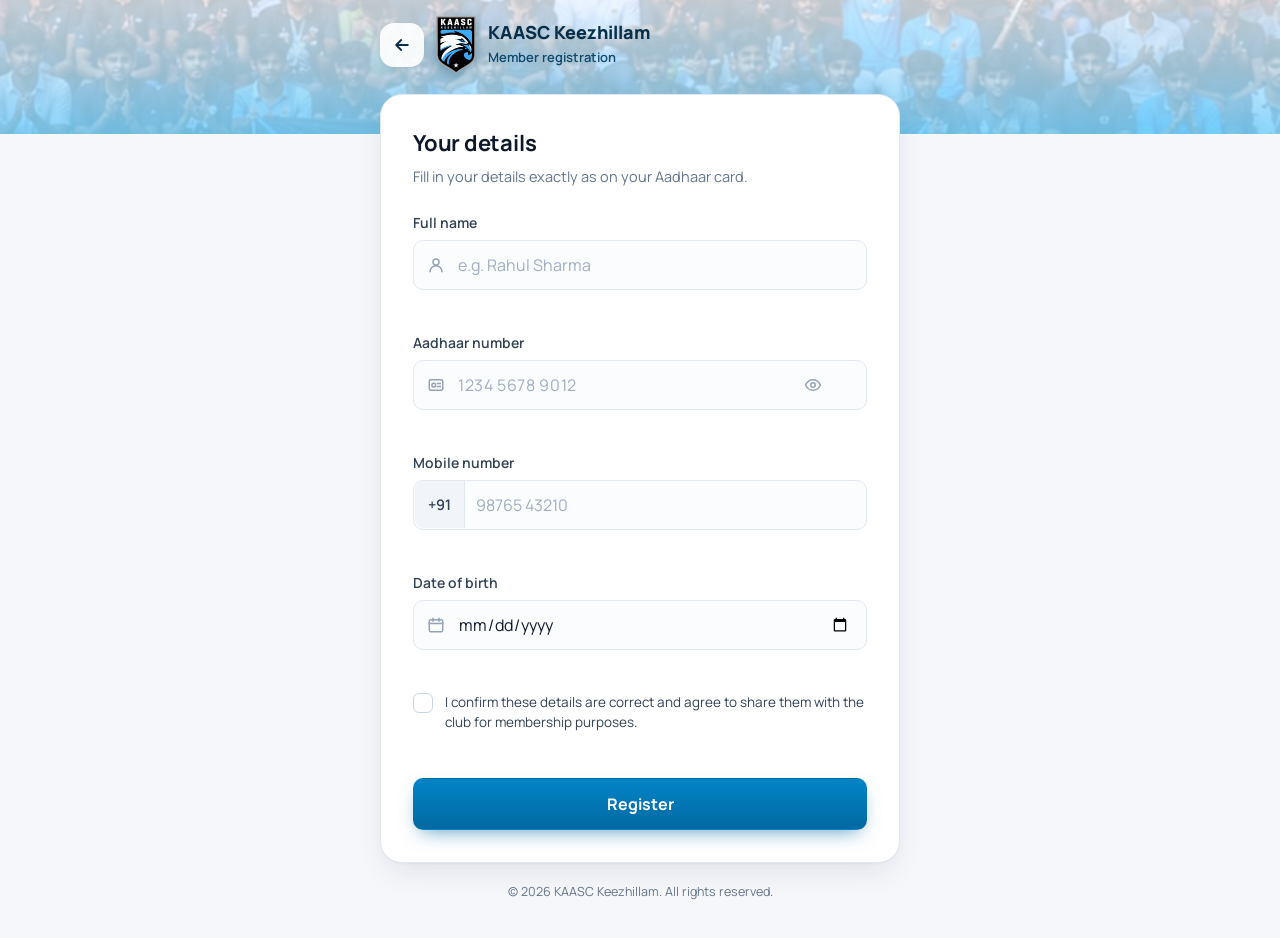
==== register.html @ b759c73a "KAASC Keezhillam member registration site Mobile-first static site: welcome page, member registratio" ====
<!DOCTYPE html>
<html lang="en">
<head>
  <meta charset="UTF-8" />
  <meta name="viewport" content="width=device-width, initial-scale=1.0, viewport-fit=cover" />
  <meta name="theme-color" content="#e0f2fe" />
  <link rel="icon" href="kassclogo-web.png" />
  <title>Member Registration</title>
  <meta name="description" content="Register as a member of the club." />
  <link rel="preconnect" href="https://fonts.googleapis.com" />
  <link rel="preconnect" href="https://fonts.gstatic.com" crossorigin />
  <link href="https://fonts.googleapis.com/css2?family=Manrope:wght@400;500;600;700;800&display=swap" rel="stylesheet" />
  <link rel="stylesheet" href="style.css" />
</head>
<body class="page-register">
  <div class="demo-banner" hidden>
    Demo mode: data is saved only on this device.
  </div>

  <header class="page-hero photo-bg">
    <div class="hero-bar">
      <a href="index.html" class="back-btn" aria-label="Back to home">
        <svg viewBox="0 0 24 24" aria-hidden="true"><path d="M19 12H5M11 6l-6 6 6 6"/></svg>
      </a>
      <img class="hero-logo" src="kassclogo-web.png" alt="Club logo" width="40" height="58" />
      <div class="hero-title">
        <strong data-club-name>KAASC Keezhillam</strong>
        <small>Member registration</small>
      </div>
    </div>
  </header>

  <main class="register-main">
    <section class="form-panel">
      <div class="form-card" id="formCard">
        <header class="form-header">
          <h2>Your details</h2>
          <p>Fill in your details exactly as on your Aadhaar card.</p>
        </header>

        <form id="registerForm" novalidate autocomplete="on">
          <!-- Honeypot: hidden from people, catches spam bots -->
          <input type="text" name="website" id="website" class="hp" tabindex="-1" autocomplete="off" aria-hidden="true" />

          <div class="field" data-field="name">
            <label for="name">Full name</label>
            <div class="input-wrap">
              <svg class="input-icon" viewBox="0 0 24 24" aria-hidden="true"><circle cx="12" cy="8" r="4"/><path d="M4 21a8 8 0 0 1 16 0"/></svg>
              <input id="name" name="name" type="text" placeholder="e.g. Rahul Sharma" autocomplete="name" maxlength="80" required aria-describedby="name-msg" />
              <span class="status-icon" aria-hidden="true"></span>
            </div>
            <p class="msg" id="name-msg"></p>
          </div>

          <div class="field" data-field="aadhaar">
            <label for="aadhaar">Aadhaar number</label>
            <div class="input-wrap">
              <svg class="input-icon" viewBox="0 0 24 24" aria-hidden="true"><rect x="3" y="5" width="18" height="14" rx="2"/><circle cx="9" cy="12" r="2.5"/><path d="M14 10h4M14 14h4"/></svg>
              <input id="aadhaar" name="aadhaar" type="text" inputmode="numeric" placeholder="1234 5678 9012" maxlength="14" required aria-describedby="aadhaar-msg" />
              <button type="button" class="eye-btn" id="toggleAadhaar" aria-label="Hide Aadhaar number" title="Hide / show">
                <svg viewBox="0 0 24 24" aria-hidden="true"><path d="M2 12s3.5-7 10-7 10 7 10 7-3.5 7-10 7S2 12 2 12Z"/><circle cx="12" cy="12" r="3"/></svg>
              </button>
              <span class="status-icon" aria-hidden="true"></span>
            </div>
            <p class="msg" id="aadhaar-msg"></p>
          </div>

          <div class="field" data-field="phone">
            <label for="phone">Mobile number</label>
            <div class="input-wrap has-prefix">
              <span class="prefix">+91</span>
              <input id="phone" name="phone" type="tel" inputmode="numeric" placeholder="98765 43210" autocomplete="tel-national" maxlength="11" required aria-describedby="phone-msg" />
              <span class="status-icon" aria-hidden="true"></span>
            </div>
            <p class="msg" id="phone-msg"></p>
          </div>

          <div class="field" data-field="dob">
            <label for="dob">Date of birth</label>
            <div class="input-wrap">
              <svg class="input-icon" viewBox="0 0 24 24" aria-hidden="true"><rect x="3" y="5" width="18" height="16" rx="2"/><path d="M3 10h18M8 3v4M16 3v4"/></svg>
              <input id="dob" name="dob" type="date" autocomplete="bday" required aria-describedby="dob-msg" />
              <span class="status-icon" aria-hidden="true"></span>
            </div>
            <p class="msg" id="dob-msg"></p>
          </div>

          <label class="consent">
            <input type="checkbox" id="consent" required />
            <span class="checkmark" aria-hidden="true"></span>
            <span>I confirm these details are correct and agree to share them with the club for membership purposes.</span>
          </label>
          <p class="msg consent-msg" id="consent-msg"></p>

          <button type="submit" class="btn btn-primary btn-block" id="submitBtn">
            <span class="btn-label">Register</span>
            <span class="spinner" aria-hidden="true"></span>
          </button>
        </form>
      </div>

      <!-- Success state -->
      <div class="form-card success-card" id="successCard" hidden>
        <div class="success-icon">
          <svg viewBox="0 0 52 52" aria-hidden="true"><circle cx="26" cy="26" r="24"/><path d="M15 27l7 7 15-16"/></svg>
        </div>
        <h2>Welcome aboard, <span id="successName"></span>!</h2>
        <p>Your registration was successful. Please save your member ID.</p>
        <div class="member-id">
          <span class="member-id-label">Member ID</span>
          <strong id="memberId">—</strong>
          <button type="button" class="copy-btn" id="copyId">Copy</button>
        </div>
        <button type="button" class="btn btn-ghost btn-block" id="registerAnother">Register another member</button>
        <a href="index.html" class="text-link">Back to home</a>
      </div>

      <p class="footer-note">© <span id="year"></span> <span data-club-name>KAASC Keezhillam</span>. All rights reserved.</p>
    </section>
  </main>

  <script src="config.js"></script>
  <script src="common.js"></script>
  <script src="register.js"></script>
</body>
</html>
---- style.css ----
/* ============================================================
   Design tokens
   ============================================================ */
:root {
  /* Colours taken from the club crest: sky blue + black */
  --brand: #0284c7;
  --brand-600: #0369a1;
  --brand-50: #f0f9ff;
  --brand-100: #bae6fd;
  --navy: #082f49;
  --navy-2: #0c4a6e;
  --ink: #0f172a;
  --ink-2: #334155;
  --muted: #64748b;
  --line: #e2e8f0;
  --bg: #f6f7fb;
  --surface: #ffffff;
  --success: #059669;
  --success-50: #ecfdf5;
  --danger: #dc2626;
  --danger-50: #fef2f2;
  --warn-bg: #fffbeb;
  --warn-ink: #92400e;
  --radius: 14px;
  --radius-sm: 10px;
  --shadow: 0 1px 2px rgba(15, 23, 42, .04), 0 12px 32px -8px rgba(15, 23, 42, .12);
  --font: "Manrope", system-ui, -apple-system, "Segoe UI", Roboto, sans-serif;
}

* { box-sizing: border-box; }
html, body { margin: 0; }
body {
  font-family: var(--font);
  color: var(--ink);
  background: var(--bg);
  line-height: 1.5;
  -webkit-font-smoothing: antialiased;
}
button, input, select { font: inherit; color: inherit; }
[hidden] { display: none !important; }
code { background: rgba(0,0,0,.06); padding: 1px 6px; border-radius: 4px; font-size: .9em; }

.demo-banner {
  background: var(--warn-bg);
  color: var(--warn-ink);
  border-bottom: 1px solid #fde68a;
  text-align: center;
  font-size: 13.5px;
  padding: 8px 16px;
}

/* ============================================================
   Photo background with light-blue overlay (welcome, headers, admin login)
   ============================================================ */
.photo-bg {
  background:
    linear-gradient(180deg, rgba(240, 249, 255, .80) 0%, rgba(186, 230, 253, .82) 55%, rgba(125, 211, 252, .88) 100%),
    url("bg.jpeg") center 25% / cover no-repeat #bae6fd;
}

/* kassclogo-web.png: the crest cropped to the shield, transparent background, 320px wide */
.club-logo, .hero-logo {
  display: block;
  height: auto;
  aspect-ratio: 320 / 462;
}
.club-logo {
  width: 150px;
  filter: drop-shadow(0 14px 22px rgba(2, 62, 99, .45)) drop-shadow(0 0 1px rgba(255, 255, 255, .9));
}
.club-logo-sm { width: 82px; }

/* ============================================================
   Welcome page (mobile-first: content centred, buttons in thumb reach)
   ============================================================ */
.welcome {
  min-height: 100vh;
  min-height: 100dvh;
  display: flex; flex-direction: column; align-items: center;
  padding: max(32px, env(safe-area-inset-top)) 20px max(20px, env(safe-area-inset-bottom));
  text-align: center;
}
.welcome-hero {
  flex: 1;
  width: 100%; max-width: 420px;
  display: flex; flex-direction: column; align-items: center; justify-content: center;
}
/* Heading block: a soft light glow behind it keeps text readable over the photo */
.welcome-text {
  position: relative; isolation: isolate;
  display: flex; flex-direction: column; align-items: center;
  margin-top: 26px; padding: 0 8px;
}
.welcome-text::before {
  content: ""; position: absolute; inset: -36px -40px -28px; z-index: -1;
  background: radial-gradient(closest-side, rgba(240, 249, 255, .92), rgba(240, 249, 255, .6) 60%, rgba(240, 249, 255, 0));
  pointer-events: none;
}

.club-title { margin: 0; display: flex; flex-direction: column; align-items: center; line-height: 1; }
.title-pre {
  color: var(--navy-2);
  font-size: 17px; font-weight: 600; letter-spacing: .01em;
  margin-bottom: 6px;
}
.title-main {
  font-size: clamp(52px, 16vw, 68px); font-weight: 800; letter-spacing: .03em;
  background: linear-gradient(180deg, #0b3a5c 20%, var(--brand-600) 100%);
  -webkit-background-clip: text; background-clip: text;
  color: transparent;
  filter: drop-shadow(0 2px 10px rgba(240, 249, 255, .9));
  padding: 0 .03em; /* balances the trailing letter-spacing */
}
.title-sub {
  display: flex; align-items: center; gap: 12px;
  margin-top: 8px;
  color: var(--brand-600);
  font-size: 14px; font-weight: 800; text-transform: uppercase; letter-spacing: .42em;
}
.title-sub > span { margin-right: -.42em; } /* keep spaced text optically centred */
.title-sub::before, .title-sub::after {
  content: ""; width: 26px; height: 2px; border-radius: 2px;
  background: linear-gradient(90deg, transparent, var(--brand));
}
.title-sub::after { transform: scaleX(-1); }

.welcome-sub {
  margin: 16px 0 0; max-width: 300px;
  color: var(--navy-2); font-size: 15.5px; font-weight: 600;
}

.welcome-actions { width: 100%; max-width: 420px; display: grid; gap: 12px; margin-top: 32px; }
.btn.btn-xl {
  height: 62px; padding: 0 16px 0 12px; gap: 14px;
  justify-content: flex-start;
  border-radius: 18px; font-size: 16.5px;
}
.btn-xl .btn-icon {
  width: 40px; height: 40px; border-radius: 12px; flex: none;
  display: grid; place-items: center;
  background: rgba(255, 255, 255, .2);
}
.btn-xl .btn-icon svg { width: 20px; height: 20px; }
.btn-xl .arrow { margin-left: auto; transition: transform .2s; }
.btn-xl:hover .arrow { transform: translateX(3px); }
.btn.btn-light {
  background: rgba(255, 255, 255, .94); color: var(--navy);
  border-color: #fff;
  box-shadow: 0 8px 20px -10px rgba(2, 62, 99, .45);
}
.btn-light:hover { background: #fff; }
.btn-light .btn-icon { background: var(--brand-50); color: var(--brand-600); }
.welcome-foot { margin: 22px 0 0; font-size: 12.5px; color: var(--navy-2); }

/* Staggered entrance */
.welcome-hero > *, .welcome-actions > * { animation: rise .5s ease both; }
.welcome-hero > :nth-child(2) { animation-delay: .1s; }
.welcome-actions > :nth-child(1) { animation-delay: .28s; }
.welcome-actions > :nth-child(2) { animation-delay: .34s; }

/* ============================================================
   Registration page
   ============================================================ */
.page-hero { padding: max(16px, env(safe-area-inset-top)) 16px 60px; }
.hero-bar { max-width: 520px; margin: 0 auto; display: flex; align-items: center; gap: 12px; }
.back-btn {
  width: 44px; height: 44px; flex: none;
  display: grid; place-items: center;
  border-radius: 14px; background: rgba(255, 255, 255, .9); color: var(--navy);
  box-shadow: 0 4px 12px -6px rgba(2, 62, 99, .4);
  text-decoration: none;
}
.back-btn:hover { background: #fff; }
.back-btn:focus-visible { outline: none; box-shadow: 0 0 0 4px var(--brand-100); }
.back-btn svg { width: 20px; height: 20px; fill: none; stroke: currentColor; stroke-width: 2.2; stroke-linecap: round; stroke-linejoin: round; }
.hero-logo {
  width: 40px; flex: none;
  filter: drop-shadow(0 3px 6px rgba(2, 62, 99, .35));
}
.hero-title strong { display: block; color: var(--navy); font-size: 18px; font-weight: 800; line-height: 1.2; }
.hero-title small { color: var(--navy-2); font-size: 13px; font-weight: 600; }

.register-main { margin-top: -40px; padding: 0 16px max(24px, env(safe-area-inset-bottom)); }
.form-panel { display: flex; flex-direction: column; align-items: center; }
.form-card {
  width: 100%; max-width: 520px;
  background: var(--surface);
  border: 1px solid var(--line);
  border-radius: 22px;
  box-shadow: var(--shadow);
  padding: 32px;
  animation: rise .45s ease both;
}
@keyframes rise { from { opacity: 0; transform: translateY(12px); } to { opacity: 1; transform: none; } }

.form-header h2 { margin: 0 0 6px; font-size: 22px; letter-spacing: -.01em; }
.form-header p { margin: 0 0 24px; color: var(--muted); font-size: 14.5px; }

.text-link { display: inline-block; margin-top: 14px; color: var(--brand-600); font-weight: 700; font-size: 14.5px; text-decoration: none; padding: 6px; }
.text-link:hover { text-decoration: underline; }

.footer-note { color: var(--muted); font-size: 12.5px; margin-top: 20px; text-align: center; }

/* ============================================================
   Form fields
   ============================================================ */
.field { margin-bottom: 18px; }
.field label { display: block; font-weight: 600; font-size: 14px; margin-bottom: 7px; color: var(--ink-2); }

.input-wrap { position: relative; display: flex; align-items: center; }
.input-wrap input {
  width: 100%;
  height: 50px;
  padding: 0 44px 0 44px;
  border: 1.5px solid var(--line);
  border-radius: var(--radius-sm);
  background: #fbfcfe;
  font-size: 16px; /* 16px stops iOS from zooming on focus */
  transition: border-color .15s, box-shadow .15s, background .15s;
  outline: none;
}
.input-wrap input::placeholder { color: #a0aec0; }
.input-wrap input:hover { border-color: #cbd5e1; }
.input-wrap input:focus {
  border-color: var(--brand);
  background: #fff;
  box-shadow: 0 0 0 4px rgba(14, 165, 233, .2);
}
.input-wrap input[type="date"] { padding-right: 16px; }
.input-wrap input.masked { -webkit-text-security: disc; letter-spacing: .1em; }

.input-icon {
  position: absolute; left: 14px; width: 18px; height: 18px;
  fill: none; stroke: #94a3b8; stroke-width: 2; stroke-linecap: round; stroke-linejoin: round;
  pointer-events: none; transition: stroke .15s;
}
.input-wrap:focus-within .input-icon { stroke: var(--brand); }

.has-prefix input { padding-left: 62px; }
.prefix {
  position: absolute; left: 1.5px; top: 1.5px; bottom: 1.5px;
  width: 50px; display: grid; place-items: center;
  font-weight: 600; font-size: 14.5px; color: var(--ink-2);
  border-right: 1.5px solid var(--line);
  border-radius: 9px 0 0 9px;
  background: #f1f5f9;
}

.eye-btn {
  position: absolute; right: 38px;
  width: 32px; height: 32px; border: 0; background: none; cursor: pointer;
  display: grid; place-items: center; border-radius: 8px;
}
.eye-btn:hover { background: var(--brand-50); }
.eye-btn svg { width: 18px; height: 18px; fill: none; stroke: #94a3b8; stroke-width: 2; }
.eye-btn.off svg { stroke: var(--brand); }
.eye-btn.off::after {
  content: ""; position: absolute; width: 20px; height: 2px; background: var(--brand);
  transform: rotate(-45deg); border-radius: 2px;
}
#aadhaar { padding-right: 76px; letter-spacing: .04em; }

.status-icon {
  position: absolute; right: 14px; width: 18px; height: 18px; border-radius: 50%;
  opacity: 0; transform: scale(.6); transition: .2s;
}
.is-valid .status-icon {
  opacity: 1; transform: none; background: var(--success);
  -webkit-mask: url("data:image/svg+xml,%3Csvg xmlns='http://www.w3.org/2000/svg' viewBox='0 0 24 24'%3E%3Cpath d='M12 2a10 10 0 1 0 0 20 10 10 0 0 0 0-20Zm-1.4 14.2-4.3-4.3 1.4-1.4 2.9 2.9 6-6 1.4 1.4-7.4 7.4Z'/%3E%3C/svg%3E") center/contain no-repeat;
          mask: url("data:image/svg+xml,%3Csvg xmlns='http://www.w3.org/2000/svg' viewBox='0 0 24 24'%3E%3Cpath d='M12 2a10 10 0 1 0 0 20 10 10 0 0 0 0-20Zm-1.4 14.2-4.3-4.3 1.4-1.4 2.9 2.9 6-6 1.4 1.4-7.4 7.4Z'/%3E%3C/svg%3E") center/contain no-repeat;
}
.field[data-field="dob"] .status-icon { right: 44px; }

.is-invalid .input-wrap input { border-color: var(--danger); background: var(--danger-50); }
.is-invalid .input-wrap input:focus { box-shadow: 0 0 0 4px #fee2e2; }
.is-invalid .input-icon { stroke: var(--danger); }

.msg { min-height: 18px; margin: 6px 2px 0; font-size: 13px; color: var(--muted); }
.is-invalid .msg, .consent-msg { color: var(--danger); }
.is-valid .msg { color: var(--success); }

.hp { position: absolute; left: -9999px; width: 1px; height: 1px; opacity: 0; }

/* Consent checkbox */
.consent {
  display: flex; gap: 12px; align-items: flex-start; cursor: pointer;
  font-size: 13.5px; color: var(--ink-2); margin-top: 6px;
  position: relative;
}
.consent input { position: absolute; opacity: 0; width: 20px; height: 20px; margin: 0; cursor: pointer; }
.checkmark {
  flex: none; width: 20px; height: 20px; margin-top: 1px;
  border: 1.5px solid #cbd5e1; border-radius: 6px; background: #fff;
  display: grid; place-items: center; transition: .15s;
}
.consent input:checked + .checkmark { background: var(--brand); border-color: var(--brand); }
.consent input:checked + .checkmark::after {
  content: ""; width: 5px; height: 10px; border: solid #fff; border-width: 0 2px 2px 0;
  transform: rotate(45deg) translate(-1px, -1px);
}
.consent input:focus-visible + .checkmark { box-shadow: 0 0 0 4px var(--brand-100); }

/* ============================================================
   Buttons
   ============================================================ */
.btn {
  display: inline-flex; align-items: center; justify-content: center; gap: 8px;
  height: 44px; padding: 0 18px;
  border-radius: var(--radius-sm); border: 1.5px solid transparent;
  font-weight: 700; font-size: 14.5px; cursor: pointer;
  transition: background .15s, transform .08s, box-shadow .15s, border-color .15s;
  text-decoration: none; white-space: nowrap;
}
.btn:active { transform: translateY(1px); }
.btn:focus-visible { outline: none; box-shadow: 0 0 0 4px var(--brand-100); }
.btn svg { width: 17px; height: 17px; fill: none; stroke: currentColor; stroke-width: 2; stroke-linecap: round; stroke-linejoin: round; }
.btn-block { width: 100%; height: 52px; font-size: 16px; }
.btn-primary {
  background: linear-gradient(180deg, var(--brand), var(--brand-600));
  color: #fff;
  box-shadow: 0 8px 20px -8px rgba(3, 105, 161, .7);
}
.btn-primary:hover { background: var(--brand-600); }
.btn-primary:disabled { opacity: .75; cursor: progress; }
#submitBtn { margin-top: 22px; }
.btn-ghost { background: #fff; border-color: var(--line); color: var(--ink-2); }
.btn-ghost:hover { border-color: #cbd5e1; background: #f8fafc; }

.spinner {
  display: none; width: 18px; height: 18px; border-radius: 50%;
  border: 2.5px solid rgba(255,255,255,.4); border-top-color: #fff;
  animation: spin .7s linear infinite;
}
.loading .spinner { display: inline-block; }
@keyframes spin { to { transform: rotate(360deg); } }

.shake { animation: shake .4s ease; }
@keyframes shake {
  20%, 60% { transform: translateX(-6px); }
  40%, 80% { transform: translateX(6px); }
}

/* ============================================================
   Success card
   ============================================================ */
.success-card { text-align: center; }
.success-card h2 { margin: 18px 0 6px; font-size: 24px; }
.success-card > p { color: var(--muted); margin: 0 0 24px; }
.success-icon svg { width: 76px; height: 76px; }
.success-icon circle { fill: var(--success-50); stroke: var(--success); stroke-width: 2; stroke-dasharray: 160; stroke-dashoffset: 160; animation: draw .6s ease forwards; }
.success-icon path { fill: none; stroke: var(--success); stroke-width: 3.5; stroke-linecap: round; stroke-linejoin: round; stroke-dasharray: 40; stroke-dashoffset: 40; animation: draw .4s .45s ease forwards; }
@keyframes draw { to { stroke-dashoffset: 0; } }

.member-id {
  display: flex; align-items: center; gap: 12px; flex-wrap: wrap; justify-content: center;
  background: var(--brand-50); border: 1.5px dashed var(--brand-100); border-radius: var(--radius);
  padding: 16px; margin-bottom: 16px;
}
.member-id-label { font-size: 12px; text-transform: uppercase; letter-spacing: .08em; color: var(--brand); font-weight: 700; width: 100%; }
.member-id strong { font-size: 22px; letter-spacing: .04em; }
.copy-btn {
  border: 0; background: var(--brand); color: #fff; font-weight: 700; font-size: 13px;
  padding: 6px 12px; border-radius: 8px; cursor: pointer;
}

/* ============================================================
   Toasts
   ============================================================ */
.toast-wrap { position: fixed; bottom: 24px; left: 50%; transform: translateX(-50%); display: grid; gap: 8px; z-index: 100; width: min(92vw, 420px); }
.toast {
  background: var(--ink); color: #fff; padding: 12px 16px; border-radius: 12px;
  font-size: 14px; font-weight: 500; box-shadow: var(--shadow);
  opacity: 0; transform: translateY(10px); transition: .25s;
}
.toast.show { opacity: 1; transform: none; }
.toast-error { background: var(--danger); }
.toast-success { background: var(--success); }

/* ============================================================
   Admin — login
   ============================================================ */
.admin-login {
  min-height: 100vh; min-height: 100dvh; display: grid; place-items: center;
  padding: max(24px, env(safe-area-inset-top)) 16px max(24px, env(safe-area-inset-bottom));
}
.login-card { max-width: 400px; text-align: center; }
.login-card .club-logo { margin: 0 auto 16px; }
.login-card { background: rgba(255,255,255,.95); }
.login-card h1 { margin: 0 0 6px; font-size: 22px; }
.login-card > p { margin: 0 0 24px; color: var(--muted); font-size: 14px; }
.login-card .field { text-align: left; }
.login-card .back { display: inline-block; margin-top: 18px; color: var(--muted); font-size: 13.5px; text-decoration: none; }
.login-card .back:hover { color: var(--brand); }

/* ============================================================
   Admin — dashboard
   ============================================================ */
.topbar {
  position: sticky; top: 0; z-index: 10;
  background: rgba(255,255,255,.85); backdrop-filter: blur(10px);
  border-bottom: 1px solid var(--line);
}
.topbar-inner {
  max-width: 1240px; margin: 0 auto; padding: 12px 24px;
  display: flex; align-items: center; gap: 12px;
}
.topbar-logo { width: 30px; }
.topbar-title { font-weight: 800; }
.topbar-title small { display: block; font-weight: 500; color: var(--muted); font-size: 12px; }
.topbar-actions { margin-left: auto; display: flex; gap: 8px; }

.dash { max-width: 1240px; margin: 0 auto; padding: 28px 24px 48px; }
.dash-head { display: flex; align-items: flex-end; justify-content: space-between; gap: 16px; flex-wrap: wrap; margin-bottom: 20px; }
.dash-head h1 { margin: 0; font-size: 26px; letter-spacing: -.01em; }
.dash-head p { margin: 4px 0 0; color: var(--muted); font-size: 14px; }

.stats { display: grid; grid-template-columns: repeat(4, 1fr); gap: 16px; margin-bottom: 24px; }
.stat {
  background: var(--surface); border: 1px solid var(--line); border-radius: var(--radius);
  padding: 18px 20px; display: flex; gap: 14px; align-items: center;
}
.stat-icon { width: 44px; height: 44px; border-radius: 12px; display: grid; place-items: center; flex: none; }
.stat-icon svg { width: 22px; height: 22px; fill: none; stroke: currentColor; stroke-width: 2; stroke-linecap: round; stroke-linejoin: round; }
.stat:nth-child(1) .stat-icon { background: var(--brand-50); color: var(--brand); }
.stat:nth-child(2) .stat-icon { background: #ecfeff; color: #0891b2; }
.stat:nth-child(3) .stat-icon { background: var(--success-50); color: var(--success); }
.stat:nth-child(4) .stat-icon { background: #fdf2f8; color: #db2777; }
.stat-label { font-size: 13px; color: var(--muted); font-weight: 600; }
.stat-value { font-size: 26px; font-weight: 800; line-height: 1.1; font-variant-numeric: tabular-nums; }

.panel { background: var(--surface); border: 1px solid var(--line); border-radius: var(--radius); overflow: hidden; }
.toolbar { display: flex; gap: 12px; align-items: center; padding: 14px 16px; border-bottom: 1px solid var(--line); flex-wrap: wrap; }
.search { position: relative; flex: 1 1 260px; }
.search svg { position: absolute; left: 12px; top: 50%; transform: translateY(-50%); width: 17px; height: 17px; fill: none; stroke: #94a3b8; stroke-width: 2; }
.search input {
  width: 100%; height: 40px; padding: 0 12px 0 38px;
  border: 1.5px solid var(--line); border-radius: var(--radius-sm); outline: none; background: #fbfcfe;
}
.search input:focus { border-color: var(--brand); box-shadow: 0 0 0 4px var(--brand-100); background: #fff; }
.toolbar select {
  height: 40px; padding: 0 12px; border: 1.5px solid var(--line); border-radius: var(--radius-sm); background: #fff; cursor: pointer;
}
.toolbar .btn { height: 40px; }
.result-count { color: var(--muted); font-size: 13px; margin-left: auto; }

.table-wrap { overflow-x: auto; }
table { width: 100%; border-collapse: collapse; font-size: 14px; }
th {
  text-align: left; font-size: 12px; text-transform: uppercase; letter-spacing: .06em;
  color: var(--muted); font-weight: 700; background: #f8fafc;
  padding: 12px 16px; border-bottom: 1px solid var(--line); white-space: nowrap;
}
th button { all: unset; cursor: pointer; display: inline-flex; gap: 4px; align-items: center; }
th button:hover { color: var(--ink); }
th button::after { content: "↕"; opacity: .35; font-size: 11px; }
th button.asc::after { content: "↑"; opacity: 1; color: var(--brand); }
th button.desc::after { content: "↓"; opacity: 1; color: var(--brand); }
td { padding: 14px 16px; border-bottom: 1px solid #f1f5f9; white-space: nowrap; }
tbody tr:hover { background: #fafbff; }
tbody tr:last-child td { border-bottom: 0; }

.member-cell { display: flex; gap: 12px; align-items: center; }
.avatar {
  width: 36px; height: 36px; border-radius: 50%; display: grid; place-items: center;
  font-weight: 700; font-size: 13px; color: #fff; flex: none;
}
.member-cell strong { display: block; font-weight: 600; }
.member-cell small { color: var(--muted); font-size: 12.5px; }
.mono { font-variant-numeric: tabular-nums; letter-spacing: .02em; }
.reveal { border: 0; background: none; color: var(--brand); cursor: pointer; font-size: 12.5px; font-weight: 600; padding: 2px 6px; border-radius: 6px; margin-left: 4px; }
.reveal:hover { background: var(--brand-50); }
.sr-only { position: absolute; width: 1px; height: 1px; overflow: hidden; clip: rect(0 0 0 0); white-space: nowrap; }

/* Delete button in each member row */
.th-actions, .td-actions { width: 1%; text-align: right; }
.del-btn {
  width: 36px; height: 36px; border-radius: 10px; border: 1px solid transparent;
  display: inline-grid; place-items: center; cursor: pointer;
  background: none; color: #94a3b8; transition: .15s;
}
.del-btn svg { width: 18px; height: 18px; fill: none; stroke: currentColor; stroke-width: 2; stroke-linecap: round; stroke-linejoin: round; }
.del-btn:hover, .del-btn:focus-visible { color: var(--danger); background: var(--danger-50); border-color: #fecaca; outline: none; }

.btn.btn-danger { background: var(--danger); color: #fff; box-shadow: 0 8px 20px -8px rgba(220, 38, 38, .6); }
.btn.btn-danger:hover { background: #b91c1c; }
.btn.btn-danger:disabled, .btn.btn-ghost:disabled { opacity: .7; cursor: progress; }

/* Confirmation sheet: centred dialog on desktop, bottom sheet on phones */
.sheet {
  border: 0; padding: 0; margin: auto;
  width: min(92vw, 420px); border-radius: 22px;
  background: var(--surface); color: var(--ink);
  box-shadow: 0 30px 60px -20px rgba(15, 23, 42, .45);
}
.sheet::backdrop { background: rgba(8, 47, 73, .45); backdrop-filter: blur(3px); }
.sheet[open] { animation: rise .25s ease both; }
.sheet-body { padding: 28px 24px 24px; text-align: center; }
.sheet-icon {
  width: 56px; height: 56px; margin: 0 auto 14px; border-radius: 16px;
  display: grid; place-items: center;
}
.sheet-icon.danger { background: var(--danger-50); color: var(--danger); }
.sheet-icon svg { width: 26px; height: 26px; fill: none; stroke: currentColor; stroke-width: 2; stroke-linecap: round; stroke-linejoin: round; }
.sheet h2 { margin: 0 0 16px; font-size: 20px; }
.sheet-member {
  display: flex; align-items: center; gap: 12px; text-align: left;
  background: #f8fafc; border: 1px solid var(--line); border-radius: 14px; padding: 12px 14px;
}
.sheet-member strong { display: block; font-weight: 700; }
.sheet-member small { color: var(--muted); font-size: 13px; }
.sheet-warn { margin: 14px 0 0; color: var(--muted); font-size: 14px; }
.sheet-error { margin: 10px 0 0; color: var(--danger); font-size: 14px; font-weight: 600; }
.sheet-error:empty { display: none; }
.sheet-actions { display: grid; grid-template-columns: 1fr 1fr; gap: 10px; margin-top: 20px; }
.sheet-actions .btn { height: 50px; }
.badge { display: inline-block; padding: 3px 10px; border-radius: 999px; background: #f1f5f9; font-weight: 600; font-size: 12.5px; }
.tel { color: var(--ink); text-decoration: none; }
.tel:hover { color: var(--brand); }

.empty { padding: 64px 24px; text-align: center; color: var(--muted); }
.empty svg { width: 48px; height: 48px; fill: none; stroke: #cbd5e1; stroke-width: 1.5; margin-bottom: 8px; }
.empty h3 { margin: 0 0 4px; color: var(--ink-2); }

.skeleton td div { height: 14px; border-radius: 6px; background: linear-gradient(90deg, #f1f5f9, #e2e8f0, #f1f5f9); background-size: 200% 100%; animation: shimmer 1.2s infinite; }
@keyframes shimmer { to { background-position: -200% 0; } }

/* ============================================================
   Responsive
   ============================================================ */
@media (max-width: 960px) {
  .stats { grid-template-columns: repeat(2, 1fr); }
}
@media (max-width: 560px) {
  .form-card { padding: 24px 18px; border-radius: 20px; }
  .stats { gap: 10px; }
  .stat { padding: 14px; }
  .stat-icon { display: none; }
  .stat-value { font-size: 22px; }
  .topbar-inner, .dash { padding-left: 16px; padding-right: 16px; }
  .topbar-actions .btn span { display: none; }
  .result-count { width: 100%; margin: 0; }
  .toolbar select { flex: 1; }
  .dash-head > div:last-child { width: 100%; }
  .dash-head .btn { flex: 1; }

  /* Members table becomes a list of cards on phones */
  .table-wrap { overflow: visible; }
  table, tbody, tr, td { display: block; }
  thead { display: none; }
  tbody { padding: 8px; display: grid; gap: 8px; background: #f8fafc; }
  tbody tr { background: #fff; border: 1px solid var(--line); border-radius: 14px; padding: 12px 14px; }
  tbody tr:hover { background: #fff; }
  td { padding: 6px 0; border: 0; white-space: normal; display: flex; justify-content: space-between; align-items: center; gap: 12px; font-size: 14px; }
  td:first-child { padding: 0 0 10px; margin-bottom: 4px; border-bottom: 1px solid #f1f5f9; }
  td[data-label]::before { content: attr(data-label); color: var(--muted); font-size: 12.5px; font-weight: 600; font-family: var(--font); letter-spacing: 0; }
  .skeleton td { display: block; padding: 6px 0; border: 0; }

  /* Delete button sits in the top-right corner of each member card */
  tbody tr { position: relative; }
  td:first-child { padding-right: 44px; }
  .td-actions { position: absolute; top: 12px; right: 10px; padding: 0; width: auto; }
  .del-btn { color: #94a3b8; }

  /* Confirmation becomes a bottom sheet, easy to reach with a thumb */
  .sheet {
    width: 100%; max-width: 100%; margin: auto 0 0; border-radius: 24px 24px 0 0;
    padding-bottom: env(safe-area-inset-bottom);
  }
  .sheet[open] { animation: slide-up .28s ease both; }
  @keyframes slide-up { from { transform: translateY(100%); } to { transform: none; } }
}
@media (prefers-reduced-motion: reduce) {
  *, *::before, *::after { animation-duration: .01ms !important; transition-duration: .01ms !important; }
}
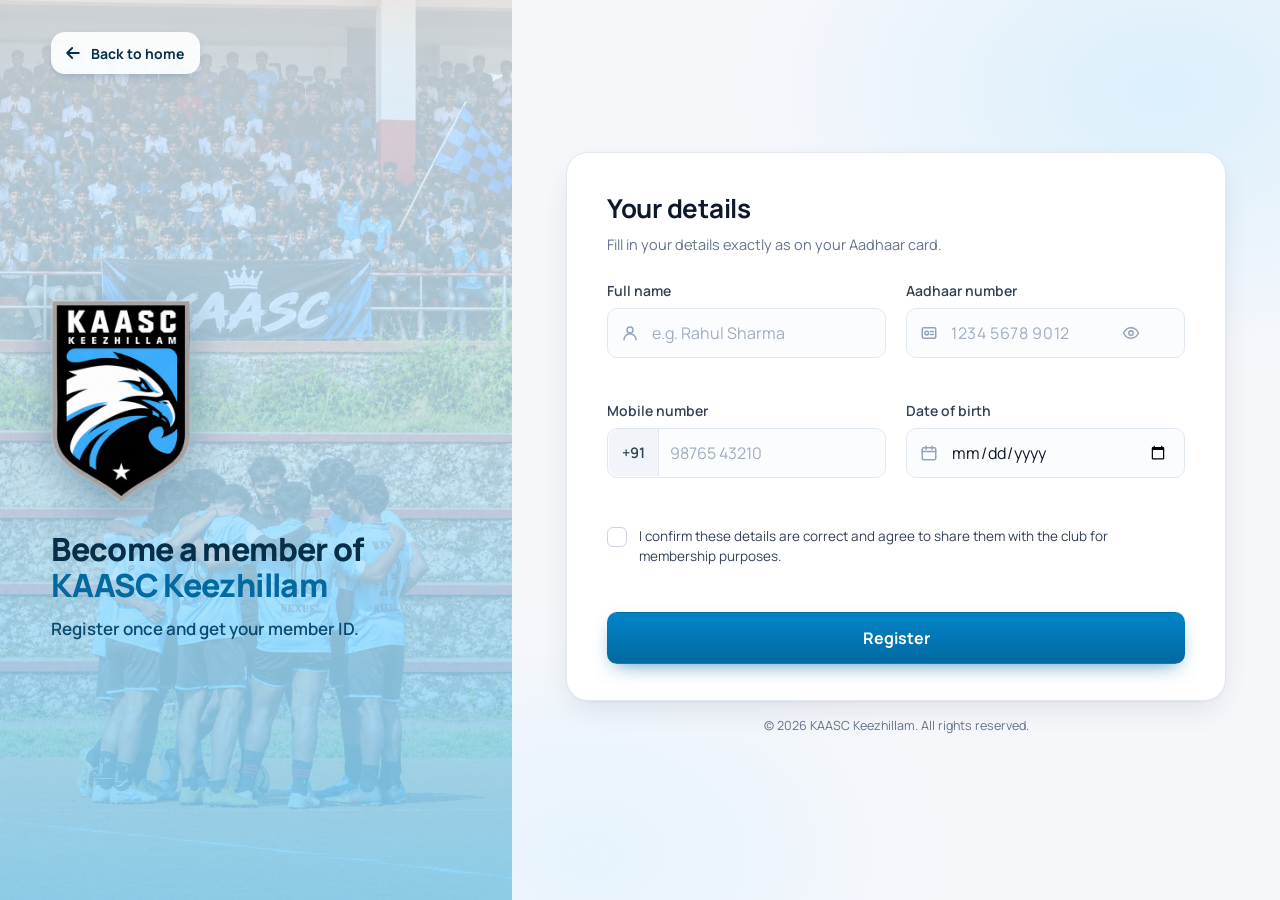
==== commit a75f408a: "Desktop registration layout and grid/list member views on phones Registration page on desktop (wider" ====
--- a/register.html
+++ b/register.html
@@ -21,12 +21,20 @@
     <div class="hero-bar">
       <a href="index.html" class="back-btn" aria-label="Back to home">
         <svg viewBox="0 0 24 24" aria-hidden="true"><path d="M19 12H5M11 6l-6 6 6 6"/></svg>
+        <span class="back-label">Back to home</span>
       </a>
       <img class="hero-logo" src="kassclogo-web.png" alt="Club logo" width="40" height="58" />
       <div class="hero-title">
         <strong data-club-name>KAASC Keezhillam</strong>
         <small>Member registration</small>
       </div>
+    </div>
+
+    <!-- Desktop only: club panel beside the form -->
+    <div class="hero-desktop">
+      <img class="club-logo" src="kassclogo-web.png" alt="" width="120" height="173" />
+      <h1>Become a member of <span data-club-name>KAASC Keezhillam</span></h1>
+      <p class="hero-lead">Register once and get your member ID.</p>
     </div>
   </header>
 
@@ -42,6 +50,7 @@
           <!-- Honeypot: hidden from people, catches spam bots -->
           <input type="text" name="website" id="website" class="hp" tabindex="-1" autocomplete="off" aria-hidden="true" />
 
+          <div class="form-grid">
           <div class="field" data-field="name">
             <label for="name">Full name</label>
             <div class="input-wrap">
@@ -84,6 +93,7 @@
             </div>
             <p class="msg" id="dob-msg"></p>
           </div>
+          </div>
 
           <label class="consent">
             <input type="checkbox" id="consent" required />
--- a/style.css
+++ b/style.css
@@ -201,6 +201,9 @@
 
 .footer-note { color: var(--muted); font-size: 12.5px; margin-top: 20px; text-align: center; }
 
+/* Desktop-only parts of the registration page (see "Registration page — desktop" below) */
+.hero-desktop, .back-label { display: none; }
+
 /* ============================================================
    Form fields
    ============================================================ */
@@ -279,6 +282,14 @@
 .is-invalid .msg, .consent-msg { color: var(--danger); }
 .is-valid .msg { color: var(--success); }
 
+/* Aadhaar "Checking if already registered…" state */
+.is-checking .msg { color: var(--brand-600); display: flex; align-items: center; gap: 8px; }
+.is-checking .msg::before {
+  content: ""; width: 12px; height: 12px; flex: none; border-radius: 50%;
+  border: 2px solid var(--brand-100); border-top-color: var(--brand);
+  animation: spin .7s linear infinite;
+}
+
 .hp { position: absolute; left: -9999px; width: 1px; height: 1px; opacity: 0; }
 
 /* Consent checkbox */
@@ -459,7 +470,15 @@
 tbody tr:hover { background: #fafbff; }
 tbody tr:last-child td { border-bottom: 0; }
 
-.member-cell { display: flex; gap: 12px; align-items: center; }
+/* Member cell is a <button> (tap to expand on phones); on desktop it looks like plain text */
+.member-cell {
+  display: flex; gap: 12px; align-items: center;
+  border: 0; background: none; padding: 0; margin: 0;
+  font: inherit; color: inherit; text-align: left; cursor: default;
+}
+.m-text { display: block; min-width: 0; }
+.m-text strong, .m-text small { display: block; }
+.m-text .m-meta, .m-chevron, .view-toggle, .m-only { display: none; }
 .avatar {
   width: 36px; height: 36px; border-radius: 50%; display: grid; place-items: center;
   font-weight: 700; font-size: 13px; color: #fff; flex: none;
@@ -543,23 +562,76 @@
   .dash-head > div:last-child { width: 100%; }
   .dash-head .btn { flex: 1; }
 
-  /* Members table becomes a list of cards on phones */
+  /* ---- Members on phones: Grid (small tiles) or List (compact rows) ---- */
+  .view-toggle {
+    display: inline-flex; gap: 2px; padding: 3px;
+    background: #f1f5f9; border-radius: 12px;
+  }
+  .view-btn {
+    height: 34px; padding: 0 11px; border: 0; border-radius: 9px;
+    display: inline-flex; align-items: center; gap: 6px;
+    background: none; color: var(--muted); font-size: 13px; font-weight: 700; cursor: pointer;
+  }
+  .view-btn svg { width: 16px; height: 16px; fill: none; stroke: currentColor; stroke-width: 2; stroke-linecap: round; stroke-linejoin: round; }
+  .view-btn[aria-pressed="true"] { background: #fff; color: var(--brand-600); box-shadow: 0 1px 3px rgba(15, 23, 42, .14); }
+  .view-btn:focus-visible { outline: 2px solid var(--brand); outline-offset: 1px; }
+
   .table-wrap { overflow: visible; }
   table, tbody, tr, td { display: block; }
   thead { display: none; }
-  tbody { padding: 8px; display: grid; gap: 8px; background: #f8fafc; }
-  tbody tr { background: #fff; border: 1px solid var(--line); border-radius: 14px; padding: 12px 14px; }
+  tbody { padding: 8px; display: grid; grid-template-columns: minmax(0, 1fr); gap: 8px; background: #f8fafc; } /* never wider than the screen */
+  tbody tr { position: relative; background: #fff; border: 1px solid var(--line); border-radius: 14px; }
   tbody tr:hover { background: #fff; }
-  td { padding: 6px 0; border: 0; white-space: normal; display: flex; justify-content: space-between; align-items: center; gap: 12px; font-size: 14px; }
-  td:first-child { padding: 0 0 10px; margin-bottom: 4px; border-bottom: 1px solid #f1f5f9; }
+  td { padding: 7px 0; border: 0; white-space: normal; display: flex; justify-content: space-between; align-items: center; gap: 12px; font-size: 14px; }
   td[data-label]::before { content: attr(data-label); color: var(--muted); font-size: 12.5px; font-weight: 600; font-family: var(--font); letter-spacing: 0; }
+  td:first-child { padding: 0; }
   .skeleton td { display: block; padding: 6px 0; border: 0; }
 
-  /* Delete button sits in the top-right corner of each member card */
-  tbody tr { position: relative; }
-  td:first-child { padding-right: 44px; }
-  .td-actions { position: absolute; top: 12px; right: 10px; padding: 0; width: auto; }
+  /* Collapsed shows only name, ID, phone and age; tap the member to see everything */
+  tbody tr:not(.open) td[data-label] { display: none; }
+  tr.open td[data-label] { border-top: 1px solid #f1f5f9; }
+  tr.open td.m-only { display: flex; }
+  tr.open td[data-label="Member ID"] { margin-top: 10px; }
+  .member-cell { width: 100%; cursor: pointer; -webkit-tap-highlight-color: transparent; }
+  .member-cell:focus-visible { outline: 2px solid var(--brand); outline-offset: 4px; border-radius: 10px; }
+  .m-text { flex: 1; }
+  .m-text strong { font-size: 14.5px; }
+  .m-text strong, .m-text small { overflow: hidden; text-overflow: ellipsis; white-space: nowrap; }
+  .m-text .m-meta { display: block; color: var(--ink-2); }
+  tr.open .m-text .m-meta { display: none; } /* full details are shown below instead */
+
+  .td-actions { position: absolute; padding: 0; width: auto; }
   .del-btn { color: #94a3b8; }
+
+  /* Grid: two small tiles per row; an opened tile spans the full width */
+  .view-grid tbody tr { padding: 12px; }
+  .view-grid .member-cell { flex-direction: column; align-items: flex-start; gap: 10px; }
+  .view-grid .avatar { width: 40px; height: 40px; font-size: 14px; }
+  .view-grid .m-text { width: 100%; }
+  .view-grid .m-meta span { display: block; } /* phone and age on their own lines */
+  .view-grid .td-actions { top: 6px; right: 6px; }
+  .view-grid tbody { grid-template-columns: repeat(2, minmax(0, 1fr)); } /* equal columns, long names get "…" */
+  .view-grid tr.open { grid-column: 1 / -1; padding: 12px 14px; }
+  .view-grid tr.open .member-cell { flex-direction: row; align-items: center; padding-right: 40px; }
+
+  /* List: one compact row per member */
+  .view-list tbody { gap: 0; padding: 0; background: #fff; }
+  .view-list tbody tr { border: 0; border-bottom: 1px solid #f1f5f9; border-radius: 0; padding: 10px 14px; }
+  .view-list tbody tr:last-child { border-bottom: 0; }
+  .view-list tr.open { background: #f8fafc; }
+  .view-list .member-cell { padding-right: 40px; }
+  .view-list .m-text { white-space: nowrap; overflow: hidden; text-overflow: ellipsis; }
+  .view-list .m-text small { display: inline; }
+  .view-list .m-text small:not(.m-meta) { display: none; }
+  .view-list .m-age::before { content: " · "; color: var(--muted); }
+  .view-list .m-text strong { margin-bottom: 1px; }
+  .view-list .m-chevron {
+    display: block; width: 18px; height: 18px; flex: none;
+    fill: none; stroke: #94a3b8; stroke-width: 2; stroke-linecap: round; stroke-linejoin: round;
+    transition: transform .2s;
+  }
+  .view-list tr.open .m-chevron { transform: rotate(180deg); }
+  .view-list .td-actions { top: 12px; right: 8px; }
 
   /* Confirmation becomes a bottom sheet, easy to reach with a thumb */
   .sheet {
@@ -572,3 +644,95 @@
 @media (prefers-reduced-motion: reduce) {
   *, *::before, *::after { animation-duration: .01ms !important; transition-duration: .01ms !important; }
 }
+
+/* ============================================================
+   Registration page — desktop (wider than 960px)
+   Club panel on the left, form on the right; the whole form
+   fits on one screen without scrolling.
+   ============================================================ */
+@media (min-width: 961px) {
+  .page-register {
+    display: grid;
+    grid-template-columns: minmax(360px, 40%) 1fr;
+    min-height: 100vh;
+  }
+  .page-register .demo-banner { position: fixed; top: 0; left: 0; right: 0; z-index: 20; }
+
+  /* Left: club panel over the photo */
+  .page-hero {
+    position: sticky; top: 0; height: 100vh;
+    overflow: hidden; /* never makes the page taller than the screen */
+    display: flex; flex-direction: column;
+    padding: 32px clamp(32px, 4vw, 56px);
+  }
+  .hero-bar { max-width: none; margin: 0; }
+  .hero-bar .hero-logo, .hero-bar .hero-title { display: none; }
+  .back-btn {
+    width: auto; height: 42px; padding: 0 16px 0 12px; gap: 8px;
+    display: inline-flex; align-items: center;
+    font-size: 14px; font-weight: 700;
+  }
+  .back-label { display: inline; }
+
+  .hero-desktop {
+    flex: 1; max-width: 440px;
+    display: flex; flex-direction: column; justify-content: center;
+    padding: 24px 0;
+  }
+  .hero-desktop .club-logo { width: 140px; margin-bottom: 28px; }
+  .hero-desktop h1 {
+    margin: 0 0 12px;
+    color: var(--navy);
+    font-size: clamp(28px, 2.5vw, 38px); line-height: 1.15; letter-spacing: -.02em; font-weight: 800;
+  }
+  .hero-desktop h1 span { color: var(--brand-600); }
+  .hero-lead { margin: 0; color: var(--navy-2); font-size: 17px; font-weight: 600; max-width: 380px; }
+
+  /* Right: form, centred, fields in two columns */
+  .register-main {
+    margin-top: 0;
+    padding: 32px clamp(24px, 4vw, 64px);
+    display: flex; align-items: center; justify-content: center;
+    background:
+      radial-gradient(600px 400px at 85% 10%, rgba(186, 230, 253, .45), transparent 70%),
+      radial-gradient(500px 360px at 10% 95%, rgba(224, 242, 254, .7), transparent 70%),
+      var(--bg);
+  }
+  .form-panel { width: 100%; max-width: 660px; }
+  .form-card { max-width: 660px; padding: 36px 40px; }
+  .form-header h2 { font-size: 26px; }
+  .form-grid { display: grid; grid-template-columns: 1fr 1fr; column-gap: 20px; }
+  .footer-note { margin-top: 16px; }
+}
+
+/* Shorter laptop screens (e.g. 1366×768): tighten spacing so it still fits */
+@media (min-width: 961px) and (max-height: 760px) {
+  .page-hero { padding-top: 24px; padding-bottom: 24px; }
+  .hero-desktop .club-logo { width: 112px; margin-bottom: 20px; }
+  .register-main { padding-top: 20px; padding-bottom: 20px; }
+  .form-card { padding: 26px 32px; }
+  .form-header p { margin-bottom: 16px; }
+  .field { margin-bottom: 10px; }
+  .input-wrap input { height: 46px; }
+  #submitBtn { margin-top: 14px; }
+  #submitBtn.btn-block { height: 48px; }
+  .footer-note { margin-top: 10px; }
+}
+
+/* Narrower desktops (961–1199px): give the form more width so a full
+   Aadhaar number fits beside the show/hide and tick icons */
+@media (min-width: 961px) and (max-width: 1199px) {
+  .page-register { grid-template-columns: minmax(300px, 36%) 1fr; }
+  .page-hero { padding-left: 28px; padding-right: 28px; }
+  .register-main { padding-left: 24px; padding-right: 24px; }
+}
+
+/* Very short desktop screens: keep the club panel compact and drop the footer line */
+@media (min-width: 961px) and (max-height: 680px) {
+  .hero-desktop h1 { font-size: 26px; }
+}
+@media (min-width: 961px) and (max-height: 640px) {
+  .footer-note { display: none; }
+  .form-card { padding: 22px 28px; }
+  .form-header h2 { font-size: 22px; }
+}
